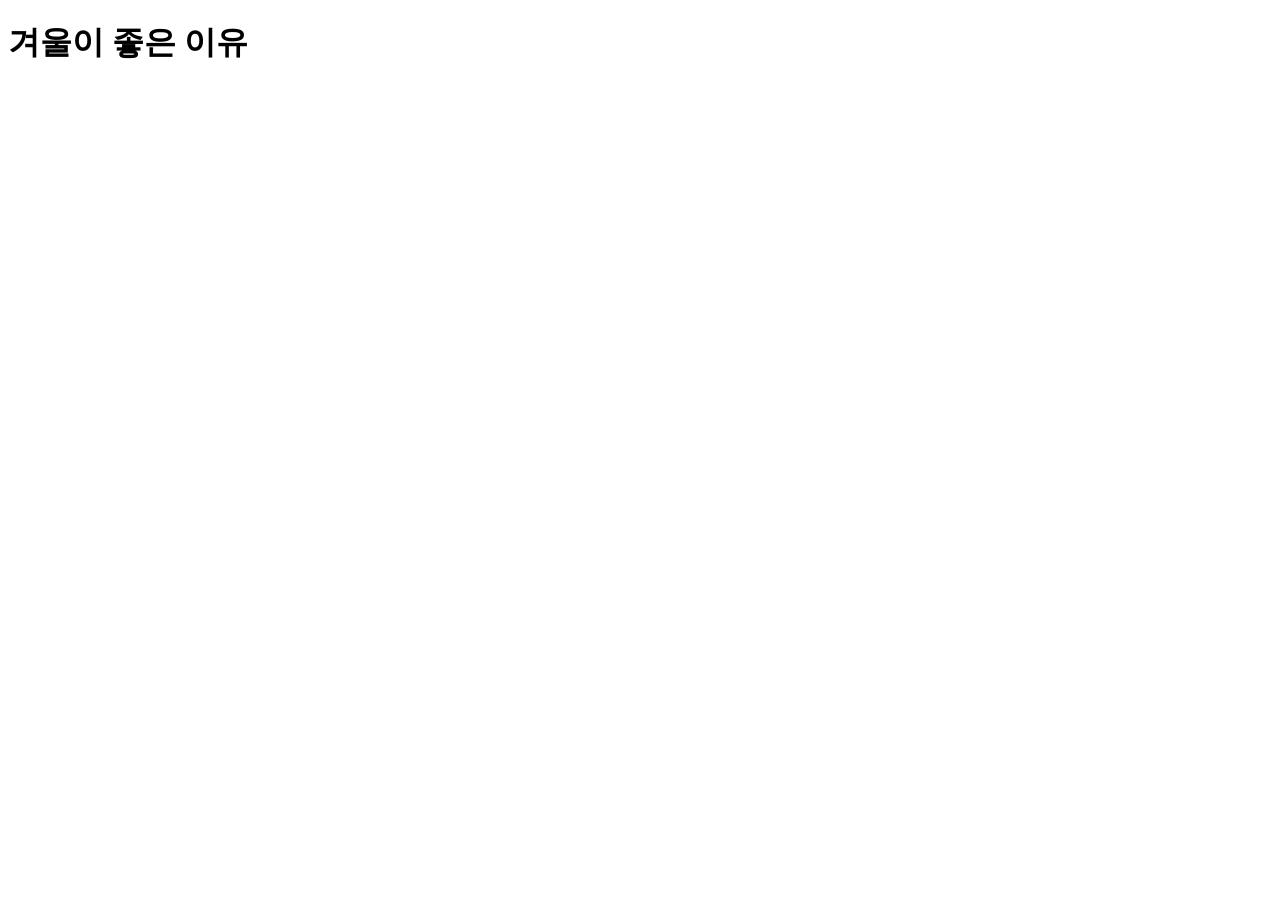
==== Reasons_to_Love_Winter.html @ ef5e8865 "뭔가 딱 이거다 싶은 게 안 떠오른다..." ====
<!DOCTYPE html>
<html lang="en">
<head>
  <meta charset="UTF-8">
  <meta name="viewport" content="width=device-width, initial-scale=1.0">
  <title>이승훈</title>
  <link rel="stylesheet" href="Reasons_to_Love_Winter.css">
</head>
<body>
  <header><h1>겨울이 좋은 이유</h1></header>
  <nav></nav>
  <main></main>
  <footer></footer>

</body>
</html>
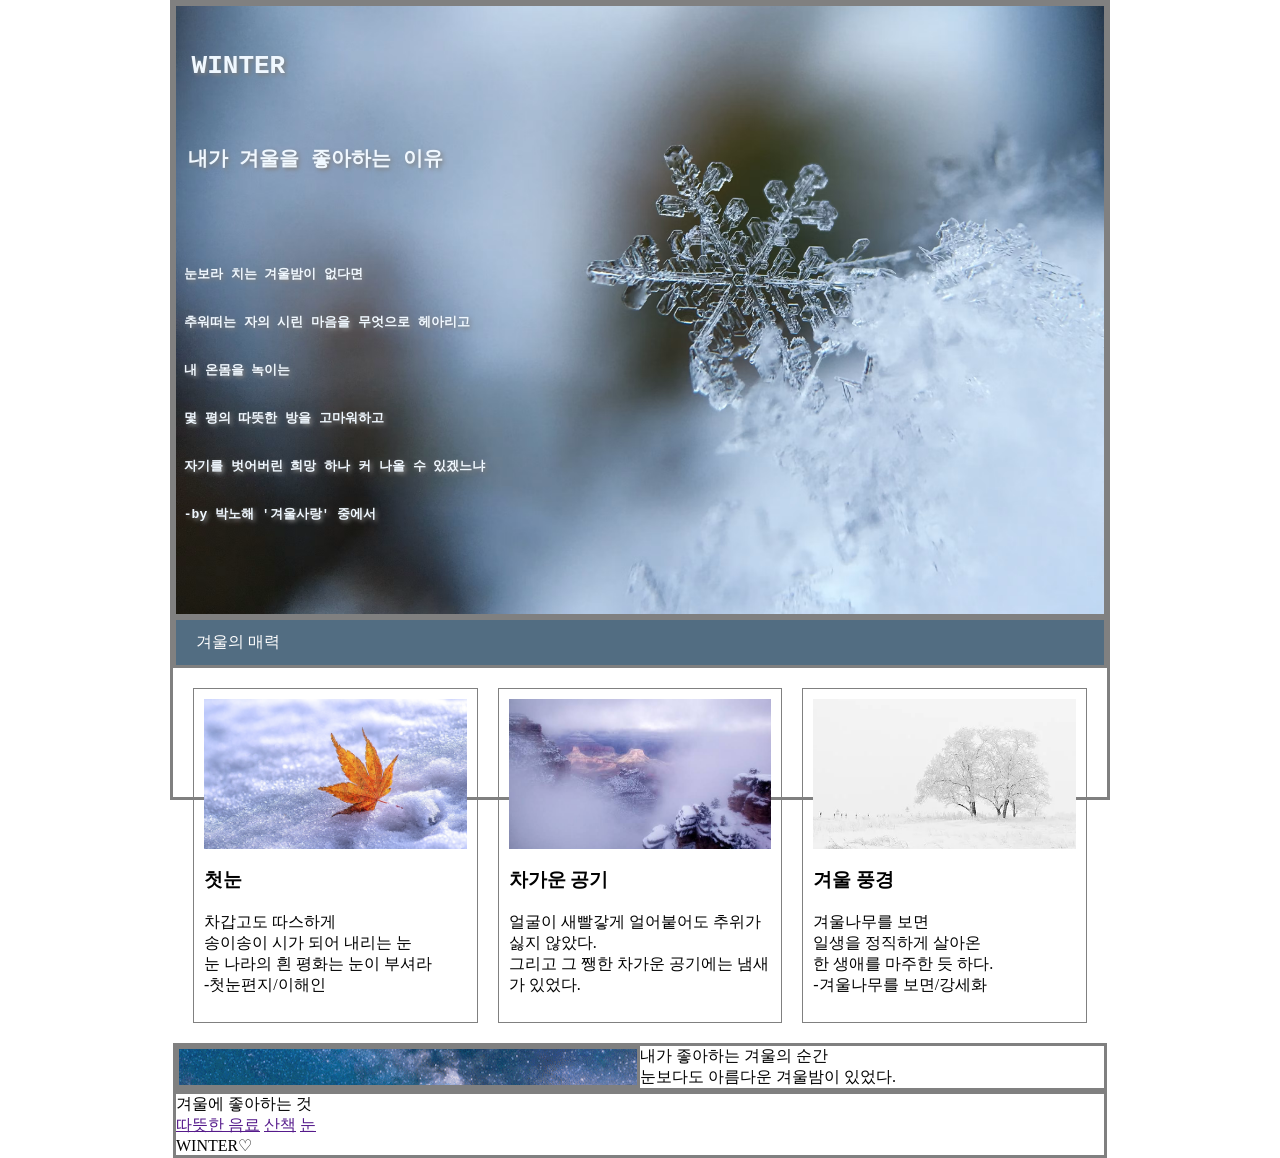
==== commit f8fc9e91: "거의 다 온 듯하다." ====
--- a/Reasons_to_Love_Winter.html
+++ b/Reasons_to_Love_Winter.html
@@ -3,14 +3,82 @@
 <head>
   <meta charset="UTF-8">
   <meta name="viewport" content="width=device-width, initial-scale=1.0">
-  <title>이승훈</title>
+  <title>Reasons_to_Love_Winter</title>
   <link rel="stylesheet" href="Reasons_to_Love_Winter.css">
 </head>
+
 <body>
-  <header><h1>겨울이 좋은 이유</h1></header>
-  <nav></nav>
-  <main></main>
-  <footer></footer>
+  <div class="wrapper">
+    <header>
+      <pre>
+        <h1> WINTER</h1>
+        <h2> 내가 겨울을 좋아하는 이유</h2>
+        <h4>
+          <br> 눈보라 치는 겨울밤이 없다면<br/>
+          <br> 추워떠는 자의 시린 마음을 무엇으로 헤아리고<br/>
+          <br> 내 온몸을 녹이는<br/>
+          <br> 몇 평의 따뜻한 방을 고마워하고<br/>
+          <br> 자기를 벗어버린 희망 하나 커 나올 수 있겠느냐<br/>
+          <br> -by 박노해 '겨울사랑' 중에서<br/>
+        </h4>
+      </pre>
+    </header>
+
+    <nav>
+      <div>겨울의 매력</div>
+    </nav>
+
+    <section class="charm">
+      <div>
+        <div class="snow-image"></div>
+        <h3>첫눈</h3>
+        <p>
+          차갑고도 따스하게<br/>
+          송이송이 시가 되어 내리는 눈<br/>
+          눈 나라의 흰 평화는 눈이 부셔라<br/>
+          -첫눈편지/이해인
+        </p>
+      </div>
+
+      <div>
+        <div class="air-image"></div>
+        <h3>차가운 공기</h3>
+        <p>
+          얼굴이 새빨갛게 얼어붙어도 추위가 싫지 않았다.<br/>
+          그리고 그 쨍한 차가운 공기에는 냄새가 있었다.
+        </p>
+      </div>
+
+      <div>
+        <div class="landscape-image"></div>
+        <h3>겨울 풍경</h3>
+        <p>
+          겨울나무를 보면<br/>
+          일생을 정직하게 살아온<br/>
+          한 생애를 마주한 듯 하다.<br/>
+          -겨울나무를 보면/강세화
+        </p>
+      </div>
+    </section>
+
+    <main>
+      <aside></aside>
+      <div>
+        <div>내가 좋아하는 겨울의 순간</div>
+        <div>눈보다도 아름다운 겨울밤이 있었다.</div>
+      </div>
+    </main>
+
+    <footer>
+      <div>겨울에 좋아하는 것</div>
+      <div>
+        <a href=""> 따뜻한 음료</a>
+        <a href=""> 산책</a>
+        <a href=""> 눈</a>
+      </div>
+      <div>WINTER♡</div>
+    </footer>
+  </div>
 
 </body>
 </html>
--- a/Reasons_to_Love_Winter.css
+++ b/Reasons_to_Love_Winter.css
@@ -0,0 +1,105 @@
+* {
+    box-sizing: border-box;
+}
+
+body {
+    margin: 0;
+}
+
+.wrapper{
+  width: 940px;  
+  height: 800px;
+  border: 3px solid gray;
+  margin: auto;  
+  display: grid;
+  grid-template-columns: 1fr;
+  grid-template-rows: auto auto auto auto auto;
+}
+
+header {
+  color: #F0F8FF;
+  text-shadow: 2px 2px 4px gray;
+
+  border: 3px solid gray;
+  display: grid;
+  grid-template-rows: auto auto auto;
+
+  background-image: url("winter.avif");
+  background-size: cover;
+  background-position: center;
+  background-repeat: no-repeat;
+
+}
+
+nav {
+  border: 3px solid gray;
+  display: grid;
+
+  background-color: #526D82;
+  color: white;
+  padding: 12px 20px;
+}
+
+.charm {
+  display: grid;
+  grid-template-columns: 1fr 1fr 1fr;
+  gap: 20px;
+  padding: 20px;
+}
+
+.charm > div {
+  border: 1px solid gray;
+  padding: 10px;
+}
+
+.snow-image {
+  height: 150px;
+
+  background-image: url("snow-image.jpg");
+  background-size: cover;
+  background-position: center;
+  background-repeat: no-repeat;
+}
+
+.air-image {
+  height: 150px;
+
+  background-image: url("air-image.jpg");
+  background-size: cover;
+  background-position: center;
+  background-repeat: no-repeat;
+}
+
+.landscape-image {
+  height: 150px;
+
+  background-image: url("landscape-image.webp");
+  background-size: cover;
+  background-position: center;
+  background-repeat: no-repeat;
+}
+
+main {
+  border: 3px solid gray;
+  display: grid;
+  grid-template-columns: 1fr 1fr;
+}
+
+main > aside{
+  color: #F0F8FF;
+  text-shadow: 2px 2px 4px gray;
+
+  border: 3px solid gray;
+  display: grid;
+  grid-template-rows: auto auto auto;
+  
+  background-image: url("large-winter-night.gif");
+  background-size: cover;
+  background-position: center;
+  background-repeat: no-repeat;
+}
+
+footer {
+  border: 3px solid gray;
+  display: grid;
+}
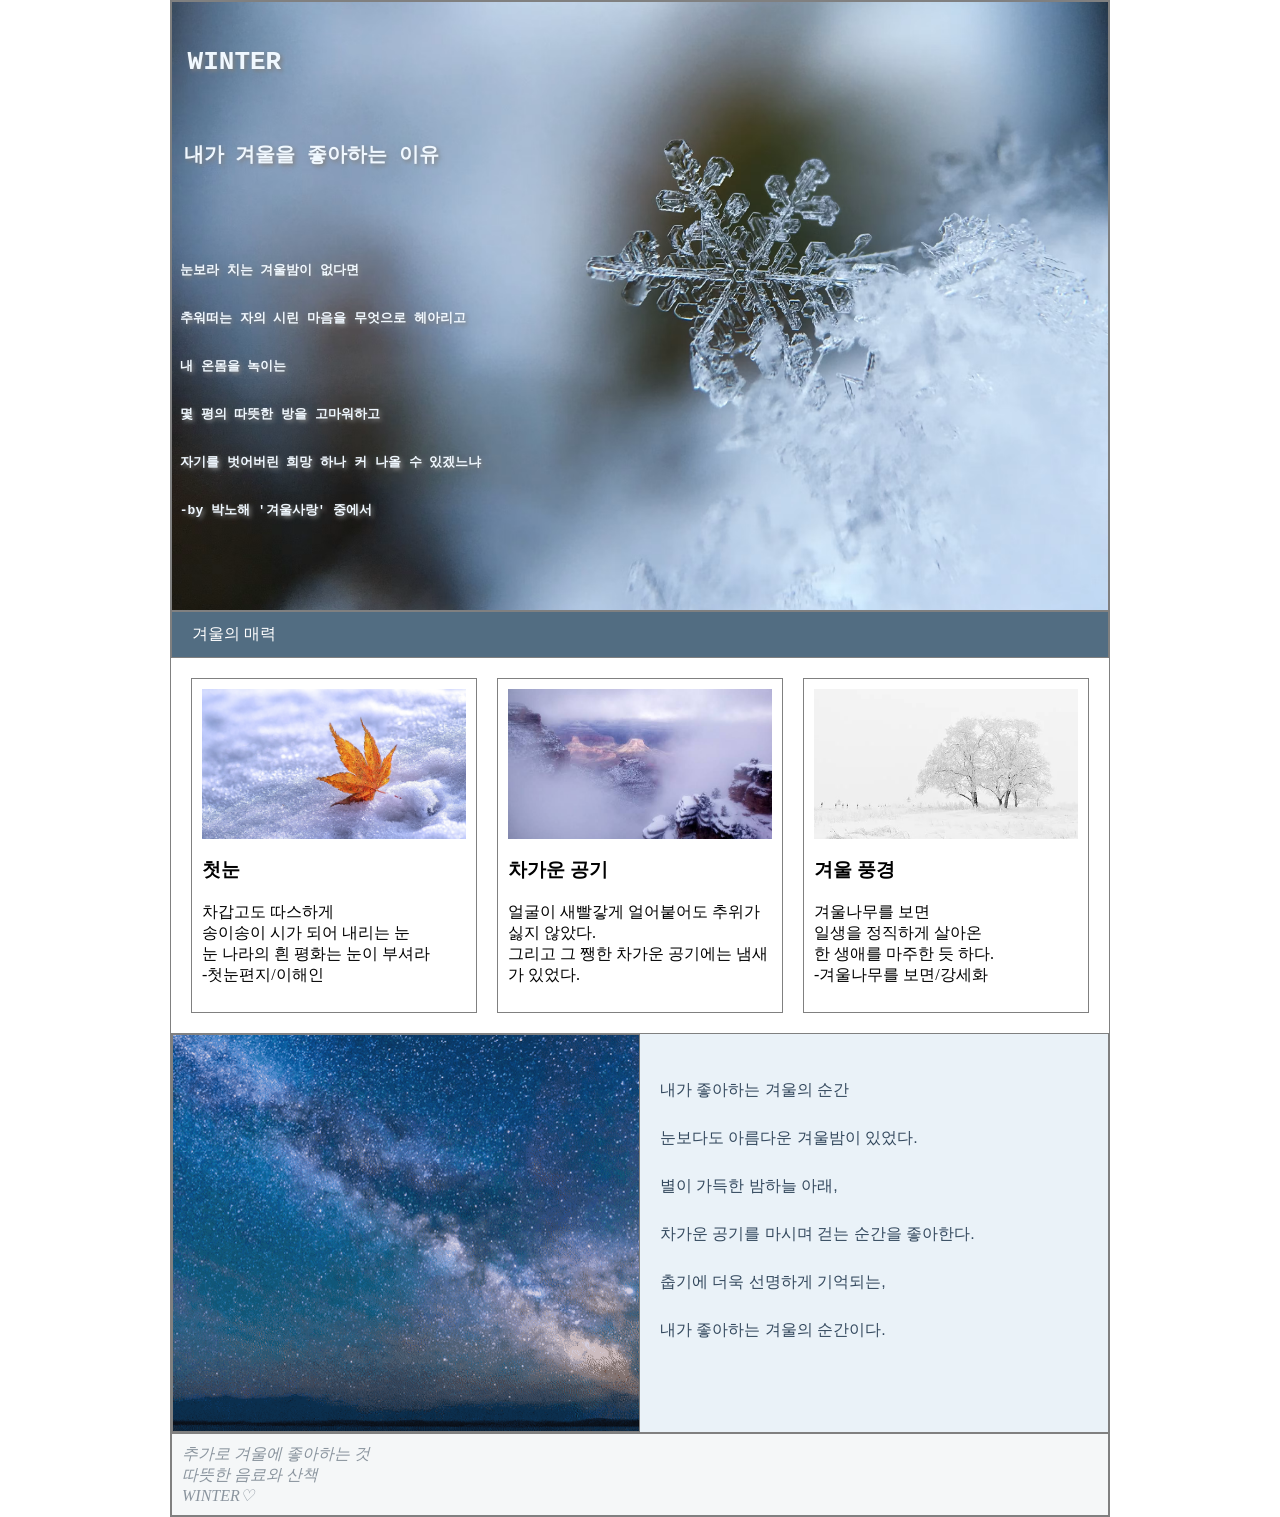
==== commit bc40c6b5: "끝!" ====
--- a/Reasons_to_Love_Winter.html
+++ b/Reasons_to_Love_Winter.html
@@ -64,18 +64,18 @@
     <main>
       <aside></aside>
       <div>
-        <div>내가 좋아하는 겨울의 순간</div>
-        <div>눈보다도 아름다운 겨울밤이 있었다.</div>
+        <br>내가 좋아하는 겨울의 순간<br/>
+        <br>눈보다도 아름다운 겨울밤이 있었다.<br/>
+        <br>별이 가득한 밤하늘 아래,<br/>
+        <br>차가운 공기를 마시며 걷는 순간을 좋아한다.<br/>
+        <br>춥기에 더욱 선명하게 기억되는,<br/>
+        <br>내가 좋아하는 겨울의 순간이다.<br/>
       </div>
     </main>
 
     <footer>
-      <div>겨울에 좋아하는 것</div>
-      <div>
-        <a href=""> 따뜻한 음료</a>
-        <a href=""> 산책</a>
-        <a href=""> 눈</a>
-      </div>
+      <div>추가로 겨울에 좋아하는 것</div>
+      <div>따뜻한 음료와 산책</div>
       <div>WINTER♡</div>
     </footer>
   </div>
--- a/Reasons_to_Love_Winter.css
+++ b/Reasons_to_Love_Winter.css
@@ -8,8 +8,7 @@
 
 .wrapper{
   width: 940px;  
-  height: 800px;
-  border: 3px solid gray;
+  border: 1px solid gray;
   margin: auto;  
   display: grid;
   grid-template-columns: 1fr;
@@ -20,7 +19,7 @@
   color: #F0F8FF;
   text-shadow: 2px 2px 4px gray;
 
-  border: 3px solid gray;
+  border: 1px solid gray;
   display: grid;
   grid-template-rows: auto auto auto;
 
@@ -32,7 +31,7 @@
 }
 
 nav {
-  border: 3px solid gray;
+  border: 1px solid gray;
   display: grid;
 
   background-color: #526D82;
@@ -80,26 +79,43 @@
 }
 
 main {
-  border: 3px solid gray;
+  border: 1px solid gray;
   display: grid;
   grid-template-columns: 1fr 1fr;
+
+  height: 300pt;
 }
 
 main > aside{
   color: #F0F8FF;
   text-shadow: 2px 2px 4px gray;
 
-  border: 3px solid gray;
+  border: 1px solid gray;
   display: grid;
   grid-template-rows: auto auto auto;
-  
+
   background-image: url("large-winter-night.gif");
   background-size: cover;
   background-position: center;
   background-repeat: no-repeat;
 }
 
+main > div {
+  padding: 20px;
+
+  background-color: #EAF2F8;
+  color: #34495E;
+
+  font-family: "Malgun Gothic", sans-serif;
+  line-height: 1.5;
+}
+
 footer {
-  border: 3px solid gray;
+  border: 1px solid gray;
   display: grid;
+
+  color: #8A949E;
+  background-color: #F5F7F8;
+  padding: 10px;
+  font-style: italic;
 }
